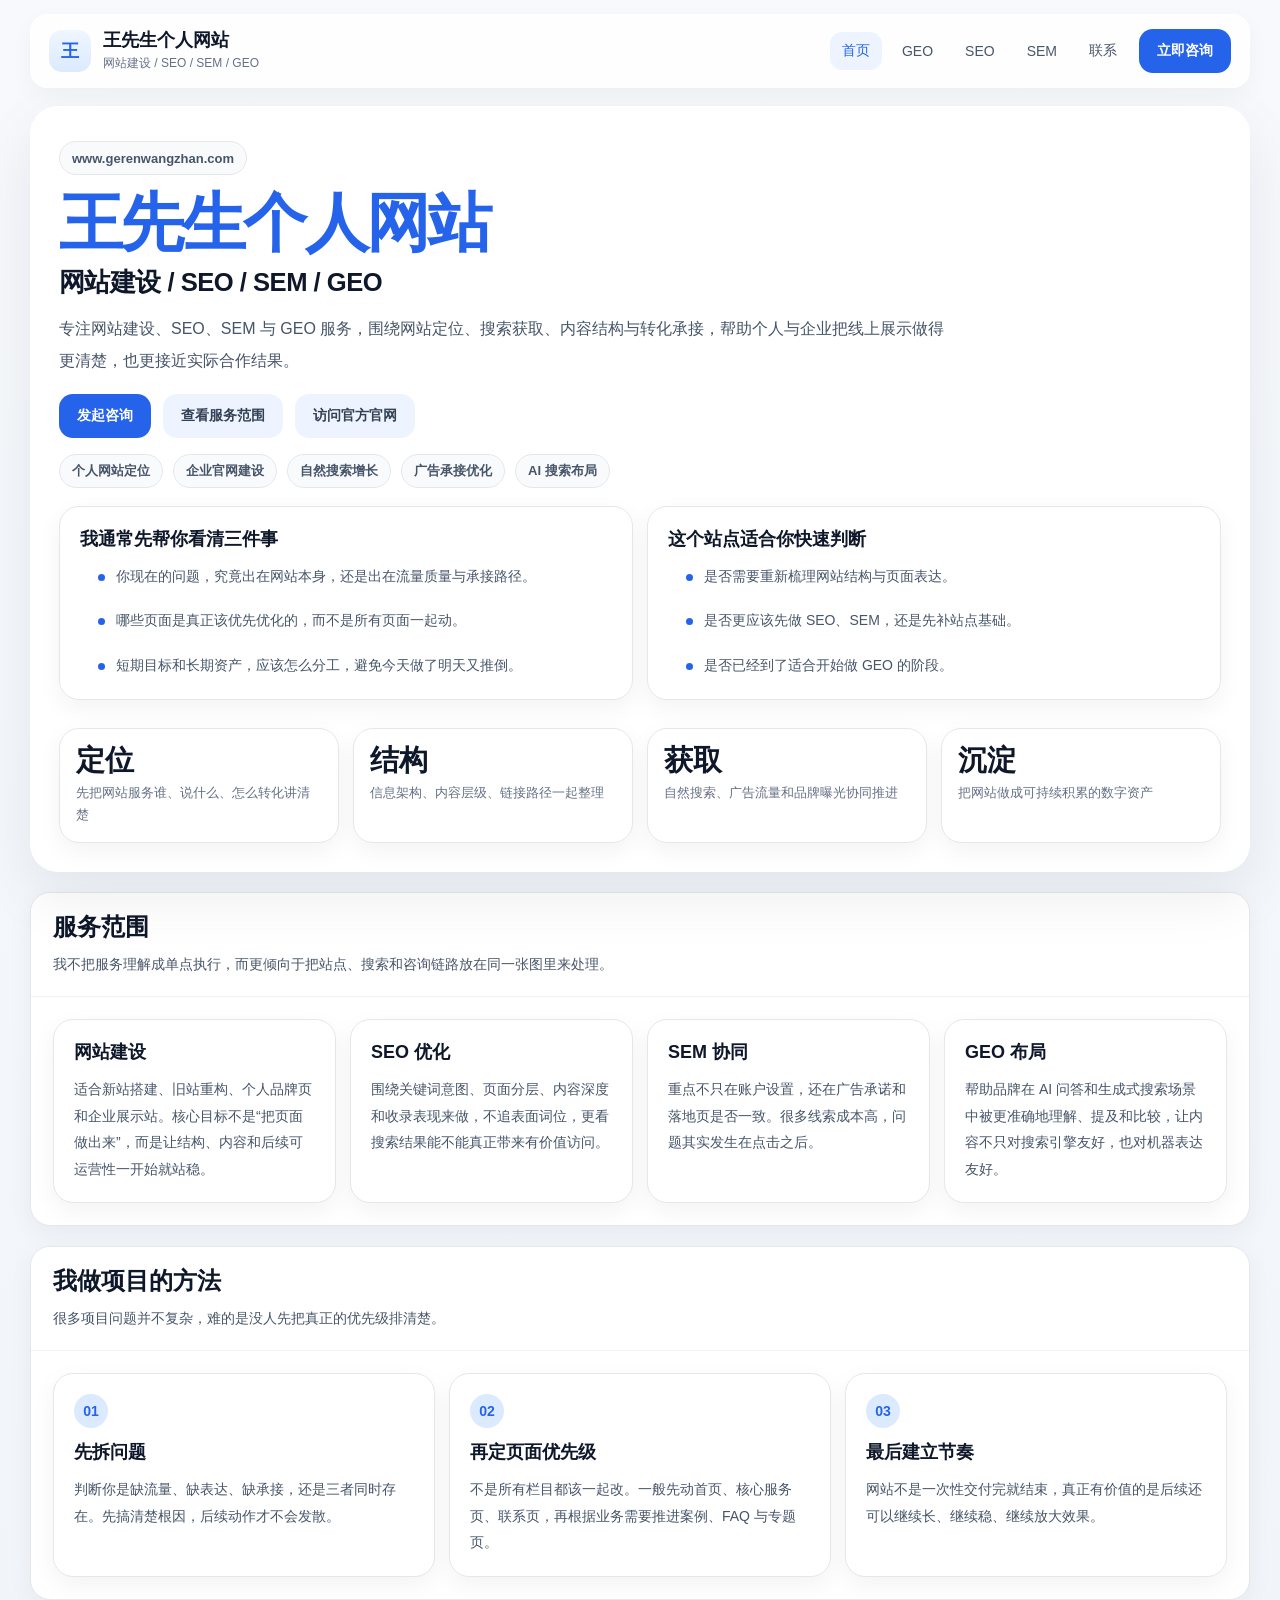
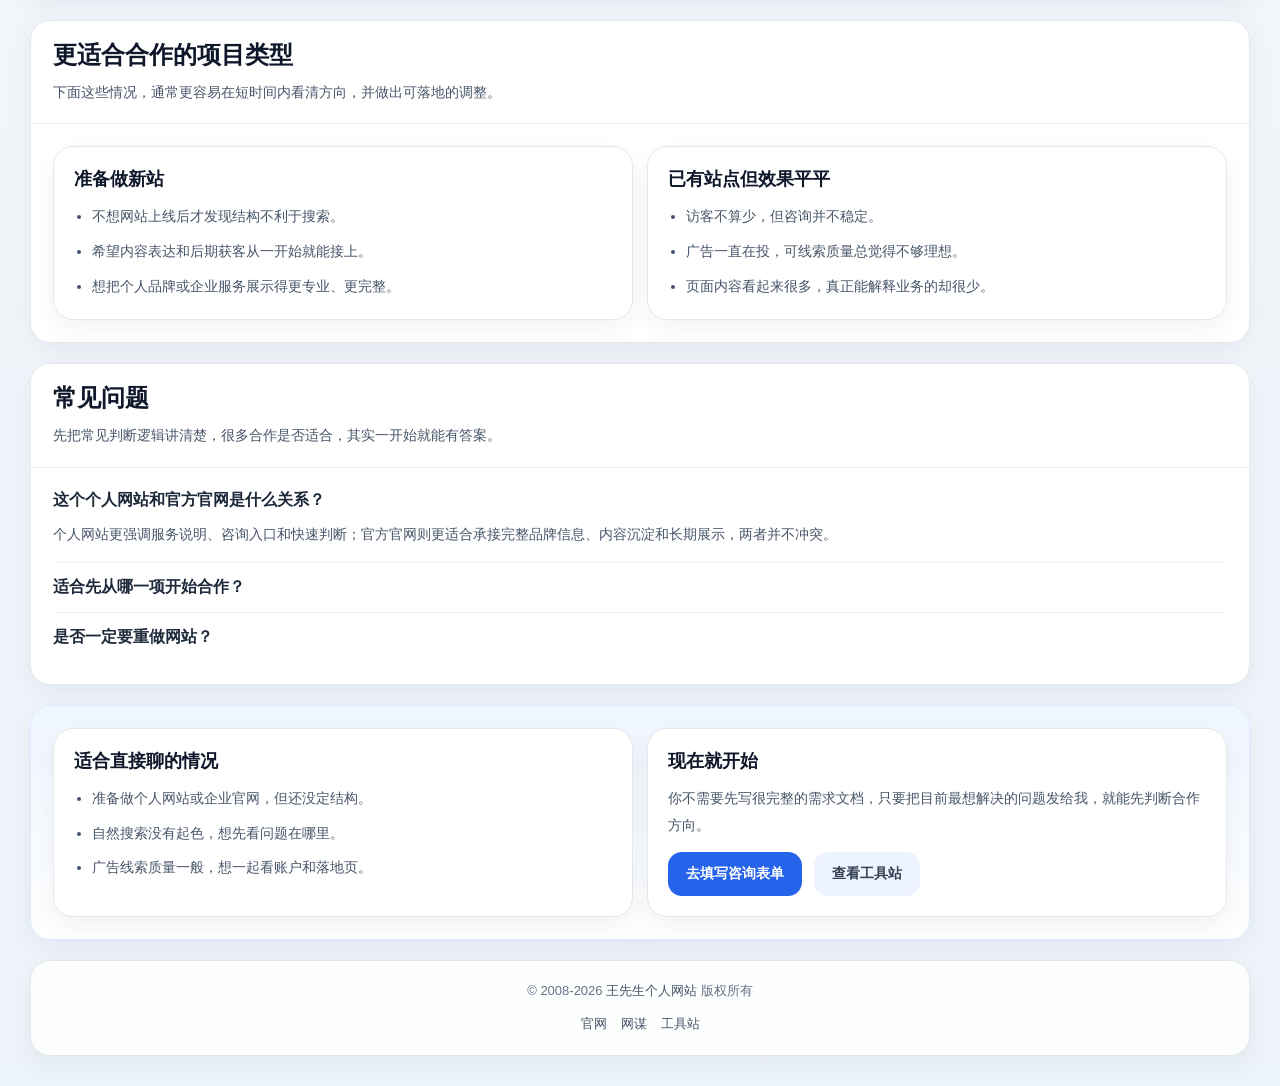
==== index.html @ b92ec63b "Add files via upload" ====
<!DOCTYPE html>
<html lang="zh-CN">
<head>
  <meta charset="UTF-8" />
  <meta name="viewport" content="width=device-width, initial-scale=1.0" />
  <title>王先生个人网站 - 网站建设 / SEO / SEM / GEO</title>
  <meta name="description" content="王先生个人网站，聚焦网站建设、SEO、SEM 与 GEO 优化，帮助个人与企业理清表达、获取搜索流量并提升线索转化。" />
  <meta name="keywords" content="王先生个人网站,网站建设,SEO,SEM,GEO,个人网站,搜索优化,生成式搜索优化" />
  <meta name="author" content="王先生" />
  <meta name="application-name" content="王先生个人网站" />
  <meta name="robots" content="index,follow,max-image-preview:large,max-snippet:-1,max-video-preview:-1" />
  <meta name="referrer" content="strict-origin-when-cross-origin" />
  <meta name="format-detection" content="telephone=no,email=no,address=no" />
  <meta name="theme-color" content="#2563eb" />
  <meta name="color-scheme" content="light" />
  <link rel="canonical" href="https://www.gerenwangzhan.com/" />
  <meta property="og:type" content="website" />
  <meta property="og:locale" content="zh_CN" />
  <meta property="og:site_name" content="王先生个人网站" />
  <meta property="og:title" content="王先生个人网站 - 网站建设 / SEO / SEM / GEO" />
  <meta property="og:description" content="王先生个人网站，聚焦网站建设、SEO、SEM 与 GEO 优化，帮助个人与企业理清表达、获取搜索流量并提升线索转化。" />
  <meta property="og:url" content="https://www.gerenwangzhan.com/" />
  <meta name="twitter:card" content="summary" />
  <meta name="twitter:title" content="王先生个人网站 - 网站建设 / SEO / SEM / GEO" />
  <meta name="twitter:description" content="王先生个人网站，聚焦网站建设、SEO、SEM 与 GEO 优化，帮助个人与企业理清表达、获取搜索流量并提升线索转化。" />
  <link rel="stylesheet" href="/static/style.css" />
  
<script type="application/ld+json">{
  "@context": "https://schema.org",
  "@type": "WebSite",
  "name": "王先生个人网站",
  "url": "https://www.gerenwangzhan.com/"
}</script>
<script type="application/ld+json">{
  "@context": "https://schema.org",
  "@type": "Person",
  "name": "王先生",
  "url": "https://www.wangxiansheng.com/",
  "sameAs": ["https://www.gerenwangzhan.com/"],
  "email": "lianxi@wangxiansheng.com",
  "telephone": "0512-57828333",
  "jobTitle": "网站建设 / SEO / SEM / GEO 顾问",
  "description": "专注网站建设、SEO、SEM 与 GEO 优化，帮助个人与企业把内容表达、搜索获取和线索承接串起来。"
}</script>
<script type="application/ld+json">{
  "@context": "https://schema.org",
  "@type": "ProfessionalService",
  "name": "王先生个人网站",
  "url": "https://www.gerenwangzhan.com/",
  "description": "提供网站建设、SEO、SEM 与 GEO 优化服务。",
  "email": "lianxi@wangxiansheng.com",
  "telephone": "0512-57828333",
  "areaServed": "中国"
}</script>

<script type="application/ld+json">{
  "@context": "https://schema.org",
  "@type": "FAQPage",
  "mainEntity": [
    {"@type": "Question", "name": "这个个人网站和官方官网是什么关系？", "acceptedAnswer": {"@type": "Answer", "text": "个人网站用于展示服务、方法和咨询入口；官方官网保持独立存在，适合承接完整品牌信息和长期内容资产。"}},
    {"@type": "Question", "name": "适合先从哪一项开始合作？", "acceptedAnswer": {"@type": "Answer", "text": "要看你当前最卡的位置：站点基础薄弱先看网站结构，搜索流量弱先做 SEO，广告承接差先调 SEM，想布局 AI 检索再考虑 GEO。"}},
    {"@type": "Question", "name": "是否一定要重做网站？", "acceptedAnswer": {"@type": "Answer", "text": "不一定。很多项目先通过梳理信息架构、重写关键页面和优化转化路径，就能明显改善结果。"}}
  ]
}</script>

</head>
<body>
  <div class="page">
    
<header class="topbar" aria-label="顶部导航">
  <div class="topbar-inner">
    <a class="brand" href="/">
      <span class="brand-mark">王</span>
      <span class="brand-info">
        <span class="brand-title">王先生个人网站</span>
        <span class="brand-sub">网站建设 / SEO / SEM / GEO</span>
      </span>
    </a>
    <div class="nav-wrap">
      <nav class="nav" aria-label="桌面导航">
        <a href="/" class="active">首页</a>
        <a href="/geo.html" class="">GEO</a>
        <a href="/seo.html" class="">SEO</a>
        <a href="/sem.html" class="">SEM</a>
        <a href="/lianxi.html" class="">联系</a>
      </nav>
      <a class="nav-cta" href="/lianxi.html">立即咨询</a>
      <button class="menu-toggle" id="menuToggle" type="button" aria-label="打开菜单" aria-expanded="false" aria-controls="mobileNav">☰</button>
    </div>
  </div>
  <div class="mobile-nav" id="mobileNav">
    <div class="mobile-nav-inner">
      <a href="/">首页</a>
      <a href="/geo.html">GEO 页面</a>
      <a href="/seo.html">SEO 页面</a>
      <a href="/sem.html">SEM 页面</a>
      <a href="/lianxi.html">联系我</a>
      <a href="/lianxi.html">立即咨询</a>
    </div>
  </div>
</header>

    <main>
      <section class="hero">
        <div class="eyebrow">www.gerenwangzhan.com</div>
        <h1 class="hero-title">王先生个人网站</h1>
        <h2 class="hero-services">网站建设 / SEO / SEM / GEO</h2>
        <p class="lead">专注网站建设、SEO、SEM 与 GEO 服务，围绕网站定位、搜索获取、内容结构与转化承接，帮助个人与企业把线上展示做得更清楚，也更接近实际合作结果。</p>
        <div class="hero-actions">
          <a class="btn-primary" href="/lianxi.html">发起咨询</a>
          <a class="btn-light" href="#services">查看服务范围</a>
          <a class="btn-light" href="https://www.wangxiansheng.com" target="_blank" rel="noopener noreferrer">访问官方官网</a>
        </div>
        <div class="hero-tags">
          <span class="tag">个人网站定位</span>
          <span class="tag">企业官网建设</span>
          <span class="tag">自然搜索增长</span>
          <span class="tag">广告承接优化</span>
          <span class="tag">AI 搜索布局</span>
        </div>
        <div class="hero-summary">
          <div class="hero-panel">
            <h3>我通常先帮你看清三件事</h3>
            <ul class="check-list">
              <li>你现在的问题，究竟出在网站本身，还是出在流量质量与承接路径。</li>
              <li>哪些页面是真正该优先优化的，而不是所有页面一起动。</li>
              <li>短期目标和长期资产，应该怎么分工，避免今天做了明天又推倒。</li>
            </ul>
          </div>
          <div class="hero-panel">
            <h3>这个站点适合你快速判断</h3>
            <ul class="check-list">
              <li>是否需要重新梳理网站结构与页面表达。</li>
              <li>是否更应该先做 SEO、SEM，还是先补站点基础。</li>
              <li>是否已经到了适合开始做 GEO 的阶段。</li>
            </ul>
          </div>
        </div>
        <div class="metrics">
          <div class="metric"><div class="metric-num">定位</div><div class="metric-text">先把网站服务谁、说什么、怎么转化讲清楚</div></div>
          <div class="metric"><div class="metric-num">结构</div><div class="metric-text">信息架构、内容层级、链接路径一起整理</div></div>
          <div class="metric"><div class="metric-num">获取</div><div class="metric-text">自然搜索、广告流量和品牌曝光协同推进</div></div>
          <div class="metric"><div class="metric-num">沉淀</div><div class="metric-text">把网站做成可持续积累的数字资产</div></div>
        </div>
      </section>

      <section class="section" id="services">
        <div class="card">
          <div class="section-head">
            <h2>服务范围</h2>
            <p>我不把服务理解成单点执行，而更倾向于把站点、搜索和咨询链路放在同一张图里来处理。</p>
          </div>
          <div class="section-body">
            <div class="grid-4">
              <article class="mini-card">
                <h3>网站建设</h3>
                <p>适合新站搭建、旧站重构、个人品牌页和企业展示站。核心目标不是“把页面做出来”，而是让结构、内容和后续可运营性一开始就站稳。</p>
              </article>
              <article class="mini-card">
                <h3>SEO 优化</h3>
                <p>围绕关键词意图、页面分层、内容深度和收录表现来做，不追表面词位，更看搜索结果能不能真正带来有价值访问。</p>
              </article>
              <article class="mini-card">
                <h3>SEM 协同</h3>
                <p>重点不只在账户设置，还在广告承诺和落地页是否一致。很多线索成本高，问题其实发生在点击之后。</p>
              </article>
              <article class="mini-card">
                <h3>GEO 布局</h3>
                <p>帮助品牌在 AI 问答和生成式搜索场景中被更准确地理解、提及和比较，让内容不只对搜索引擎友好，也对机器表达友好。</p>
              </article>
            </div>
          </div>
        </div>
      </section>

      <section class="section" id="method">
        <div class="card">
          <div class="section-head">
            <h2>我做项目的方法</h2>
            <p>很多项目问题并不复杂，难的是没人先把真正的优先级排清楚。</p>
          </div>
          <div class="section-body">
            <div class="process-grid">
              <div class="mini-card">
                <div class="step-no">01</div>
                <h3>先拆问题</h3>
                <p>判断你是缺流量、缺表达、缺承接，还是三者同时存在。先搞清楚根因，后续动作才不会发散。</p>
              </div>
              <div class="mini-card">
                <div class="step-no">02</div>
                <h3>再定页面优先级</h3>
                <p>不是所有栏目都该一起改。一般先动首页、核心服务页、联系页，再根据业务需要推进案例、FAQ 与专题页。</p>
              </div>
              <div class="mini-card">
                <div class="step-no">03</div>
                <h3>最后建立节奏</h3>
                <p>网站不是一次性交付完就结束，真正有价值的是后续还可以继续长、继续稳、继续放大效果。</p>
              </div>
            </div>
          </div>
        </div>
      </section>

      <section class="section" id="scene">
        <div class="card">
          <div class="section-head">
            <h2>更适合合作的项目类型</h2>
            <p>下面这些情况，通常更容易在短时间内看清方向，并做出可落地的调整。</p>
          </div>
          <div class="section-body">
            <div class="grid-2">
              <article class="mini-card">
                <h3>准备做新站</h3>
                <ul class="list-plain">
                  <li>不想网站上线后才发现结构不利于搜索。</li>
                  <li>希望内容表达和后期获客从一开始就能接上。</li>
                  <li>想把个人品牌或企业服务展示得更专业、更完整。</li>
                </ul>
              </article>
              <article class="mini-card">
                <h3>已有站点但效果平平</h3>
                <ul class="list-plain">
                  <li>访客不算少，但咨询并不稳定。</li>
                  <li>广告一直在投，可线索质量总觉得不够理想。</li>
                  <li>页面内容看起来很多，真正能解释业务的却很少。</li>
                </ul>
              </article>
            </div>
          </div>
        </div>
      </section>

      <section class="section" id="faq">
        <div class="card">
          <div class="section-head">
            <h2>常见问题</h2>
            <p>先把常见判断逻辑讲清楚，很多合作是否适合，其实一开始就能有答案。</p>
          </div>
          <div class="section-body faq">
            <details open>
              <summary>这个个人网站和官方官网是什么关系？</summary>
              <div class="answer">个人网站更强调服务说明、咨询入口和快速判断；官方官网则更适合承接完整品牌信息、内容沉淀和长期展示，两者并不冲突。</div>
            </details>
            <details>
              <summary>适合先从哪一项开始合作？</summary>
              <div class="answer">先看你最卡的位置。网站结构混乱先整理页面，搜索弱先做 SEO，广告承接差先查落地页与转化链路，想布局 AI 检索再安排 GEO。</div>
            </details>
            <details>
              <summary>是否一定要重做网站？</summary>
              <div class="answer">不一定。很多时候首页、服务页、联系页和导航逻辑改对了，站点表现就会明显变化，并不一定需要整站推倒重来。</div>
            </details>
          </div>
        </div>
      </section>

      <section class="section" id="contact">
        <div class="card cta-band">
          <div class="section-body">
            <div class="cta-grid">
              <div class="cta-card">
                <h3>适合直接聊的情况</h3>
                <ul class="list-plain">
                  <li>准备做个人网站或企业官网，但还没定结构。</li>
                  <li>自然搜索没有起色，想先看问题在哪里。</li>
                  <li>广告线索质量一般，想一起看账户和落地页。</li>
                </ul>
              </div>
              <div class="cta-card">
                <h3>现在就开始</h3>
                <p>你不需要先写很完整的需求文档，只要把目前最想解决的问题发给我，就能先判断合作方向。</p>
                <div class="cta-actions mt-14">
                  <a class="btn-primary" href="/lianxi.html">去填写咨询表单</a>
                  <a class="btn-light" href="https://gongju.wangxiansheng.com" target="_blank" rel="noopener noreferrer">查看工具站</a>
                </div>
              </div>
            </div>
          </div>
        </div>
      </section>
    </main>
    
<footer class="footer">
  <div>© 2008-<span id="year"></span> <a href="https://www.gerenwangzhan.com/">王先生个人网站</a> 版权所有</div>
  <div class="footer-links">
    <a href="https://guan.wang/" target="_blank" rel="noopener noreferrer">官网</a>
    <a href="https://www.wangmou.com/" target="_blank" rel="noopener noreferrer">网谋</a>
    <a href="https://gongju.wangxiansheng.com" target="_blank" rel="noopener noreferrer">工具站</a>
  </div>
</footer>

  </div>
  
<script>
  document.getElementById('year') && (document.getElementById('year').textContent = new Date().getFullYear());
  const menuToggle = document.getElementById('menuToggle');
  const mobileNav = document.getElementById('mobileNav');
  if (menuToggle && mobileNav) {
    menuToggle.addEventListener('click', function () {
      const expanded = menuToggle.getAttribute('aria-expanded') === 'true';
      menuToggle.setAttribute('aria-expanded', String(!expanded));
      mobileNav.classList.toggle('show');
      menuToggle.textContent = expanded ? '☰' : '✕';
    });
    mobileNav.querySelectorAll('a').forEach(function (link) {
      link.addEventListener('click', function () {
        mobileNav.classList.remove('show');
        menuToggle.setAttribute('aria-expanded', 'false');
        menuToggle.textContent = '☰';
      });
    });
  }
</script>

</body>
</html>
---- static/style.css ----
/* ===== Base ===== */
:root {
  --bg1: #f7f9fc;
  --bg2: #edf3fa;
  --card: rgba(255,255,255,0.92);
  --card-solid: #ffffff;
  --text: #1d1d1f;
  --sub: #667085;
  --muted: #94a3b8;
  --primary: #2563eb;
  --primary-hover: #1d4ed8;
  --light: #eef4ff;
  --light-hover: #e2ebff;
  --border: #e5e7eb;
  --shadow: 0 24px 60px rgba(15, 23, 42, 0.08);
  --shadow-soft: 0 8px 24px rgba(15, 23, 42, 0.05);
  --success: #16a34a;
  --danger: #dc2626;
  --maxw: 1220px;
  --radius-xl: 28px;
  --radius-lg: 20px;
}
* { box-sizing: border-box; margin: 0; padding: 0; -webkit-font-smoothing: antialiased; }
html { scroll-behavior: smooth; }
body {
  min-height: 100%;
  font-family: -apple-system, BlinkMacSystemFont, 'SF Pro Text', 'PingFang SC', 'Microsoft YaHei', 'Helvetica Neue', Arial, sans-serif;
  color: var(--text);
  background: linear-gradient(180deg, var(--bg1) 0%, var(--bg2) 100%);
  padding: 14px 10px 30px;
}
a { color: inherit; text-decoration: none; }
img { max-width: 100%; display: block; }
.page { width: min(var(--maxw), 100%); margin: 0 auto; }
.sr-only {
  position: absolute;
  width: 1px;
  height: 1px;
  padding: 0;
  margin: -1px;
  overflow: hidden;
  clip: rect(0, 0, 0, 0);
  white-space: nowrap;
  border: 0;
}

/* ===== Header ===== */
.topbar {
  position: sticky;
  top: 12px;
  z-index: 50;
  margin-bottom: 18px;
  background: rgba(255,255,255,0.82);
  backdrop-filter: blur(18px);
  -webkit-backdrop-filter: blur(18px);
  border: 1px solid rgba(255,255,255,0.62);
  border-radius: 18px;
  box-shadow: 0 8px 24px rgba(15,23,42,0.04);
}
.topbar-inner {
  min-height: 72px;
  padding: 12px 18px;
  display: flex;
  align-items: center;
  justify-content: space-between;
  gap: 16px;
}
.brand {
  display: flex;
  align-items: center;
  gap: 12px;
  min-width: 0;
}
.brand-mark {
  width: 42px;
  height: 42px;
  border-radius: 13px;
  background: linear-gradient(180deg, #eff6ff 0%, #dbeafe 100%);
  color: var(--primary);
  display: inline-flex;
  align-items: center;
  justify-content: center;
  font-size: 18px;
  font-weight: 800;
  flex-shrink: 0;
}
.brand-info { min-width: 0; }
.brand-title {
  display: block;
  font-size: 18px;
  font-weight: 800;
  color: #0f172a;
  line-height: 1.2;
}
.brand-sub {
  display: block;
  margin-top: 2px;
  font-size: 12px;
  color: var(--sub);
  line-height: 1.5;
}
.nav-wrap { display: flex; align-items: center; gap: 10px; }
.nav {
  display: flex;
  align-items: center;
  gap: 8px;
  flex-wrap: wrap;
}
.nav a {
  padding: 10px 12px;
  border-radius: 12px;
  font-size: 14px;
  color: #475569;
  transition: .2s ease;
}
.nav a:hover,
.nav a.active { background: var(--light); color: var(--primary); }
.nav-cta,
.btn-primary {
  display: inline-flex;
  align-items: center;
  justify-content: center;
  min-height: 44px;
  padding: 0 18px;
  border-radius: 14px;
  background: var(--primary);
  color: #fff;
  font-size: 14px;
  font-weight: 700;
  transition: .2s ease;
  border: none;
  cursor: pointer;
}
.nav-cta:hover,
.btn-primary:hover { background: var(--primary-hover); transform: translateY(-1px); }
.btn-light {
  display: inline-flex;
  align-items: center;
  justify-content: center;
  min-height: 44px;
  padding: 0 18px;
  border-radius: 14px;
  background: var(--light);
  color: #334155;
  font-size: 14px;
  font-weight: 700;
  transition: .2s ease;
}
.btn-light:hover { background: var(--light-hover); transform: translateY(-1px); }
.menu-toggle {
  display: none;
  width: 42px;
  height: 42px;
  border: 1px solid var(--border);
  border-radius: 12px;
  background: #fff;
  color: #334155;
  cursor: pointer;
  align-items: center;
  justify-content: center;
  font-size: 20px;
  line-height: 1;
}
.mobile-nav { display: none; padding: 0 14px 14px; }
.mobile-nav.show { display: block; }
.mobile-nav-inner {
  border-top: 1px solid rgba(0,0,0,0.05);
  padding-top: 12px;
  display: grid;
  gap: 8px;
}
.mobile-nav a {
  padding: 12px 14px;
  border-radius: 12px;
  background: #fff;
  border: 1px solid var(--border);
  color: #475569;
  font-size: 14px;
  font-weight: 600;
}
.mobile-nav a:last-child { background: var(--primary); color: #fff; border-color: var(--primary); }

/* ===== Sections ===== */
.hero {
  background: var(--card);
  backdrop-filter: blur(18px);
  -webkit-backdrop-filter: blur(18px);
  border: 1px solid rgba(255,255,255,0.62);
  border-radius: var(--radius-xl);
  box-shadow: var(--shadow);
  padding: 34px 28px 28px;
  margin-bottom: 20px;
}
.eyebrow {
  display: inline-flex;
  align-items: center;
  min-height: 34px;
  padding: 0 12px;
  border-radius: 999px;
  background: #f8fafc;
  border: 1px solid var(--border);
  color: #475569;
  font-size: 13px;
  font-weight: 700;
  margin-bottom: 16px;
}
.hero-title {
  margin: 0 0 8px;
  font-size: clamp(2.4rem, 5vw, 4.3rem);
  line-height: 1.03;
  letter-spacing: -0.04em;
  font-weight: 900;
  color: var(--primary);
}
.hero-services {
  margin: 0 0 14px;
  font-size: clamp(1.1rem, 2vw, 1.9rem);
  line-height: 1.35;
  letter-spacing: -0.02em;
  font-weight: 800;
  color: #0f172a;
}
.lead {
  max-width: 900px;
  margin: 0 0 18px;
  color: #475569;
  font-size: 16px;
  line-height: 1.95;
}
.hero-actions,
.contact-links,
.cta-actions {
  display: flex;
  gap: 12px;
  flex-wrap: wrap;
}
.hero-actions { margin-bottom: 16px; }
.hero-tags,
.tags {
  display: flex;
  gap: 10px;
  flex-wrap: wrap;
  margin-bottom: 18px;
}
.tag {
  display: inline-flex;
  align-items: center;
  min-height: 34px;
  padding: 0 12px;
  border-radius: 999px;
  background: #f8fafc;
  border: 1px solid var(--border);
  color: #475569;
  font-size: 13px;
  font-weight: 700;
}
.hero-summary,
.grid-4,
.grid-3,
.grid-2,
.process-grid,
.contact-layout,
.field-grid-2,
.metrics,
.cta-grid {
  display: grid;
  gap: 14px;
}
.hero-summary,
.grid-2,
.cta-grid { grid-template-columns: 1fr 1fr; }
.grid-3,
.process-grid { grid-template-columns: repeat(3, 1fr); }
.grid-4,
.metrics { grid-template-columns: repeat(4, 1fr); }
.hero .metrics { margin-top: 28px; }
.contact-layout { grid-template-columns: 1.08fr 0.92fr; }
.field-grid-2 { grid-template-columns: 1fr 1fr; }
.section { margin-top: 20px; }
.card,
.hero-panel,
.mini-card,
.metric,
.contact-main,
.contact-side,
.summary-card,
.cta-card {
  background: #fff;
  border: 1px solid var(--border);
  border-radius: var(--radius-lg);
  box-shadow: var(--shadow-soft);
}
.card { overflow: hidden; }
.hero-panel,
.summary-card,
.mini-card,
.cta-card,
.contact-main,
.contact-side { padding: 20px; }
.metric { padding: 16px; }
.section-head {
  padding: 18px 22px;
  border-bottom: 1px solid rgba(0,0,0,0.05);
  background: rgba(255,255,255,0.72);
}
.section-head h2 {
  font-size: 24px;
  color: #0f172a;
  margin-bottom: 8px;
}
.section-head p,
.hero-panel p,
.summary-card p,
.mini-card p,
.cta-card p,
.contact-main > p,
.contact-side > p,
.timeline p,
.list-plain li,
.mini-card li,
.cta-card li {
  color: #475569;
  font-size: 14px;
  line-height: 1.9;
}
.section-body { padding: 22px; }
.hero-panel h3,
.summary-card h3,
.mini-card h3,
.cta-card h3,
.contact-main h3,
.contact-side h3 {
  font-size: 18px;
  color: #0f172a;
  margin-bottom: 12px;
}
.metric-num {
  font-size: 1.8rem;
  font-weight: 800;
  line-height: 1.1;
  color: #0f172a;
}
.metric-text {
  margin-top: 6px;
  color: var(--sub);
  font-size: 13px;
  line-height: 1.7;
}
.list-plain,
.mini-card ul,
.cta-card ul,
.hero-panel ul,
.summary-card ul { padding-left: 18px; }
.list-plain li + li,
.mini-card li + li,
.cta-card li + li,
.hero-panel li + li,
.summary-card li + li { margin-top: 8px; }
.step-no {
  width: 34px;
  height: 34px;
  border-radius: 999px;
  background: #dbeafe;
  color: var(--primary);
  font-size: 14px;
  font-weight: 800;
  display: inline-flex;
  align-items: center;
  justify-content: center;
  margin-bottom: 12px;
}
.check-list {
  list-style: none;
  padding: 0;
  display: grid;
  gap: 10px;
}
.check-list li {
  position: relative;
  padding-left: 18px;
  color: #475569;
  font-size: 14px;
  line-height: 1.9;
}
.check-list li::before {
  content: '';
  position: absolute;
  left: 0;
  top: 11px;
  width: 7px;
  height: 7px;
  border-radius: 999px;
  background: var(--primary);
}
.stack-cards {
  display: grid;
  gap: 16px;
}
.stack-cards .mini-card {
  margin-top: 0;
  height: auto;
}
/* 保险修正：如果后续又有单独堆叠 mini-card，也保持固定间距 */
.stack-cards > .mini-card + .mini-card,
.contact-side > .mini-card + .mini-card {
  margin-top: 0;
}
.faq details {
  border-top: 1px solid #eef2f7;
  padding: 14px 0;
}
.faq details:first-child { border-top: none; padding-top: 0; }
.faq summary {
  cursor: pointer;
  list-style: none;
  font-size: 16px;
  font-weight: 700;
  color: #1e293b;
}
.faq summary::-webkit-details-marker { display: none; }
.faq .answer {
  margin-top: 10px;
  font-size: 14px;
  line-height: 1.95;
  color: #475569;
}
.timeline {
  border-left: 2px solid #dbeafe;
  padding-left: 16px;
}
.timeline-item + .timeline-item { margin-top: 16px; }
.timeline-item h3 {
  font-size: 17px;
  color: #0f172a;
  margin-bottom: 8px;
}
.cta-band {
  background: linear-gradient(180deg, rgba(239,246,255,0.95) 0%, rgba(255,255,255,0.96) 100%);
  border: 1px solid #dbeafe;
}
.mini-note {
  color: var(--muted);
  font-size: 12px;
  line-height: 1.8;
}

/* ===== Contact form ===== */
.contact-form { margin-top: 16px; display: grid; gap: 12px; }
.field { display: flex; flex-direction: column; gap: 8px; }
.field label { font-size: 13px; font-weight: 700; color: #334155; }
.input,
.select,
.textarea {
  width: 100%;
  border: 1px solid var(--border);
  border-radius: 14px;
  background: #fff;
  color: var(--text);
  padding: 13px 14px;
  font-size: 14px;
  outline: none;
  transition: .2s ease;
  font-family: inherit;
}
.input:focus,
.select:focus,
.textarea:focus {
  border-color: #93c5fd;
  box-shadow: 0 0 0 4px rgba(37,99,235,0.08);
}
.textarea { min-height: 140px; resize: vertical; line-height: 1.8; }
.ip-status {
  margin-top: 4px;
  font-size: 12px;
  line-height: 1.8;
  color: var(--sub);
}
.form-note {
  color: var(--muted);
  font-size: 12px;
  line-height: 1.8;
}
.result {
  display: none;
  padding: 14px;
  border-radius: 14px;
  font-size: 13px;
  line-height: 1.8;
  white-space: pre-wrap;
  word-break: break-word;
  border: 1px solid transparent;
  background: #f8fafc;
}
.result.ok { color: #166534; background: #ecfdf5; border-color: #bbf7d0; }
.result.err { color: #991b1b; background: #fef2f2; border-color: #fecaca; }
.contact-meta {
  display: grid;
  gap: 10px;
  margin-top: 4px;
}
.contact-meta-item {
  color: #475569;
  font-size: 14px;
  line-height: 1.85;
  word-break: break-all;
}

/* ===== Footer ===== */
.footer {
  margin-top: 20px;
  background: rgba(255,255,255,0.9);
  border: 1px solid var(--border);
  border-radius: var(--radius-lg);
  box-shadow: var(--shadow-soft);
  padding: 18px 20px;
  color: var(--sub);
  font-size: 13px;
  line-height: 1.9;
  text-align: center;
}
.footer a { color: #475569; }
.footer a:hover { color: var(--primary); }
.footer-links {
  display: flex;
  justify-content: center;
  gap: 10px 14px;
  flex-wrap: wrap;
  margin-top: 8px;
}

/* ===== 404 ===== */
.page-404 body,
body.page-404 {
  display: flex;
  align-items: center;
  justify-content: center;
  min-height: 100vh;
  padding: 20px;
}
.page-404-wrap { width: 100%; max-width: 760px; }
.page-404-card {
  background: var(--card);
  border: 1px solid rgba(255,255,255,0.62);
  border-radius: 28px;
  box-shadow: var(--shadow);
  padding: 40px 32px;
  text-align: center;
}
.page-404-code {
  font-size: clamp(3rem, 8vw, 5rem);
  line-height: 1;
  font-weight: 900;
  color: var(--primary);
  letter-spacing: -0.05em;
  margin-bottom: 12px;
}
.page-404-title {
  font-size: clamp(1.5rem, 3vw, 2.3rem);
  line-height: 1.3;
  font-weight: 800;
  color: #0f172a;
  margin-bottom: 14px;
}
.page-404-desc {
  max-width: 560px;
  margin: 0 auto 20px;
  color: #475569;
  font-size: 16px;
  line-height: 1.9;
}
.page-404-countdown {
  display: inline-block;
  padding: 12px 16px;
  border-radius: 14px;
  background: #ffffff;
  border: 1px solid var(--border);
  box-shadow: var(--shadow-soft);
  color: #334155;
  font-size: 14px;
  line-height: 1.8;
  margin-bottom: 22px;
}
.page-404-countdown strong { color: var(--primary); font-weight: 800; }
.page-404-actions {
  display: flex;
  justify-content: center;
  gap: 12px;
  flex-wrap: wrap;
}

/* ===== Responsive ===== */
@media (max-width: 1100px) {
  .grid-4,
  .grid-3,
  .metrics,
  .process-grid,
  .contact-layout,
  .hero-summary,
  .cta-grid { grid-template-columns: 1fr 1fr; }
}
@media (max-width: 900px) {
  .nav, .nav-cta { display: none; }
  .menu-toggle { display: inline-flex; }
}
@media (max-width: 860px) {
  .topbar-inner,
  .hero,
  .section-head,
  .section-body,
  .footer { padding-left: 16px; padding-right: 16px; }
  .hero { padding-top: 24px; padding-bottom: 22px; }
  .hero-title { font-size: clamp(2rem, 9vw, 3rem); margin-bottom: 6px; }
  .hero-services { font-size: clamp(1rem, 4.8vw, 1.35rem); margin-bottom: 12px; }
  .lead { font-size: 15px; line-height: 1.9; }
  .hero-actions,
  .contact-links,
  .cta-actions { width: 100%; }
  .hero-summary,
  .grid-4,
  .grid-3,
  .grid-2,
  .metrics,
  .process-grid,
  .contact-layout,
  .field-grid-2,
  .cta-grid { grid-template-columns: 1fr; }
  .btn-primary,
  .btn-light,
  .nav-cta,
  .hero-actions a,
  .contact-links a,
  .page-404-actions a { width: 100%; }
  .page-404-card { padding: 32px 20px; border-radius: 24px; }
}

.mt-14 { margin-top: 14px; }
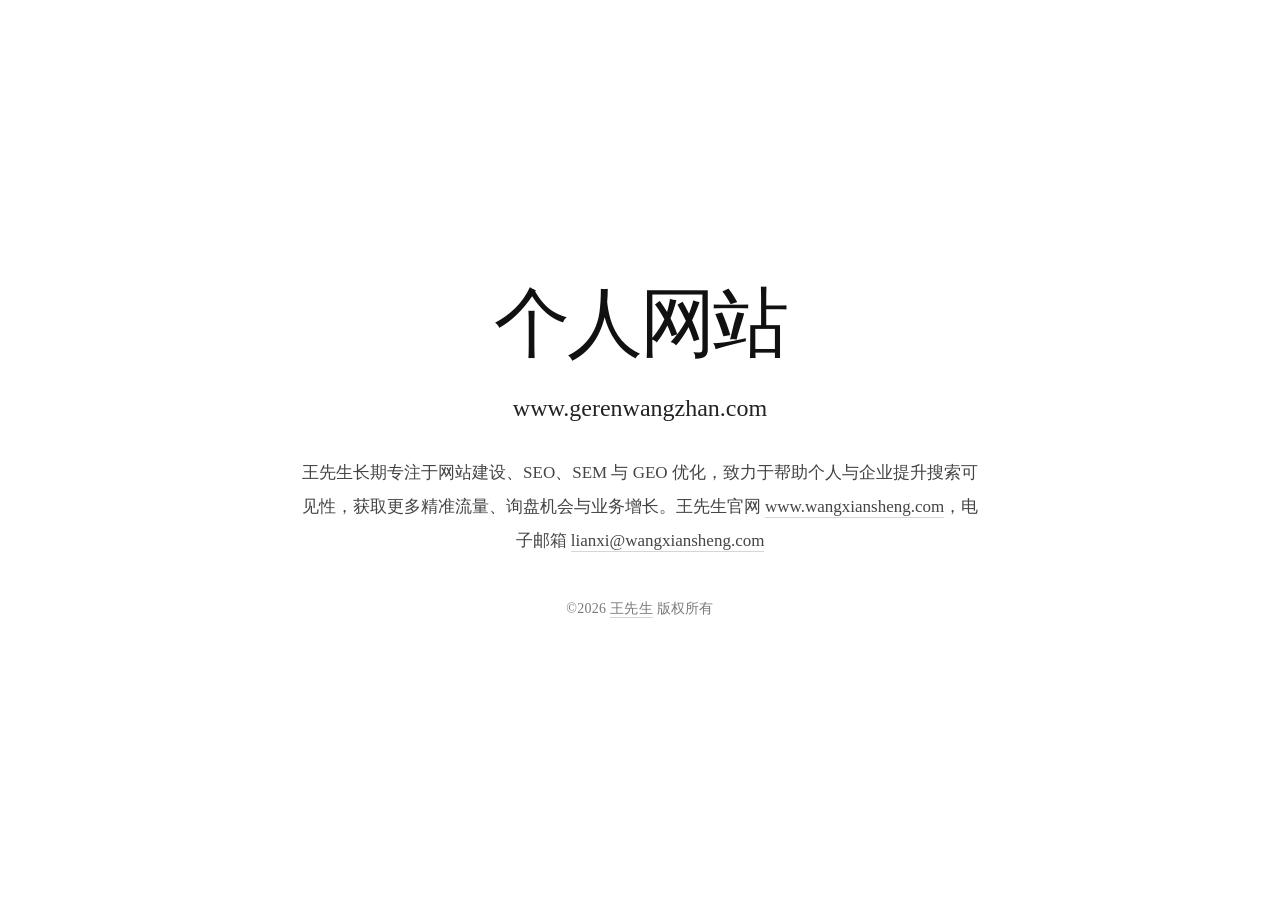
==== commit 619bb777: "Update index.html" ====
--- a/index.html
+++ b/index.html
@@ -3,313 +3,104 @@
 <head>
   <meta charset="UTF-8" />
   <meta name="viewport" content="width=device-width, initial-scale=1.0" />
-  <title>王先生个人网站 - 网站建设 / SEO / SEM / GEO</title>
-  <meta name="description" content="王先生个人网站，聚焦网站建设、SEO、SEM 与 GEO 优化，帮助个人与企业理清表达、获取搜索流量并提升线索转化。" />
-  <meta name="keywords" content="王先生个人网站,网站建设,SEO,SEM,GEO,个人网站,搜索优化,生成式搜索优化" />
-  <meta name="author" content="王先生" />
-  <meta name="application-name" content="王先生个人网站" />
-  <meta name="robots" content="index,follow,max-image-preview:large,max-snippet:-1,max-video-preview:-1" />
-  <meta name="referrer" content="strict-origin-when-cross-origin" />
-  <meta name="format-detection" content="telephone=no,email=no,address=no" />
-  <meta name="theme-color" content="#2563eb" />
-  <meta name="color-scheme" content="light" />
-  <link rel="canonical" href="https://www.gerenwangzhan.com/" />
-  <meta property="og:type" content="website" />
-  <meta property="og:locale" content="zh_CN" />
-  <meta property="og:site_name" content="王先生个人网站" />
-  <meta property="og:title" content="王先生个人网站 - 网站建设 / SEO / SEM / GEO" />
-  <meta property="og:description" content="王先生个人网站，聚焦网站建设、SEO、SEM 与 GEO 优化，帮助个人与企业理清表达、获取搜索流量并提升线索转化。" />
-  <meta property="og:url" content="https://www.gerenwangzhan.com/" />
-  <meta name="twitter:card" content="summary" />
-  <meta name="twitter:title" content="王先生个人网站 - 网站建设 / SEO / SEM / GEO" />
-  <meta name="twitter:description" content="王先生个人网站，聚焦网站建设、SEO、SEM 与 GEO 优化，帮助个人与企业理清表达、获取搜索流量并提升线索转化。" />
-  <link rel="stylesheet" href="/static/style.css" />
-  
-<script type="application/ld+json">{
-  "@context": "https://schema.org",
-  "@type": "WebSite",
-  "name": "王先生个人网站",
-  "url": "https://www.gerenwangzhan.com/"
-}</script>
-<script type="application/ld+json">{
-  "@context": "https://schema.org",
-  "@type": "Person",
-  "name": "王先生",
-  "url": "https://www.wangxiansheng.com/",
-  "sameAs": ["https://www.gerenwangzhan.com/"],
-  "email": "lianxi@wangxiansheng.com",
-  "telephone": "0512-57828333",
-  "jobTitle": "网站建设 / SEO / SEM / GEO 顾问",
-  "description": "专注网站建设、SEO、SEM 与 GEO 优化，帮助个人与企业把内容表达、搜索获取和线索承接串起来。"
-}</script>
-<script type="application/ld+json">{
-  "@context": "https://schema.org",
-  "@type": "ProfessionalService",
-  "name": "王先生个人网站",
-  "url": "https://www.gerenwangzhan.com/",
-  "description": "提供网站建设、SEO、SEM 与 GEO 优化服务。",
-  "email": "lianxi@wangxiansheng.com",
-  "telephone": "0512-57828333",
-  "areaServed": "中国"
-}</script>
+  <title>个人网站</title>
+  <meta name="description" content="个人网站（gerenwangzhan.com）是由王先生搭建的网站。王先生长期专注于网站建设、SEO、SEM 与 GEO 优化，致力于帮助个人与企业提升搜索可见性，获取更多精准流量、询盘机会与业务增长。如需合作，欢迎访问官网 www.wangxiansheng.com 或发送邮件至 lianxi@wangxiansheng.com。" />
+  <style>
+    * {
+      box-sizing: border-box;
+    }
 
-<script type="application/ld+json">{
-  "@context": "https://schema.org",
-  "@type": "FAQPage",
-  "mainEntity": [
-    {"@type": "Question", "name": "这个个人网站和官方官网是什么关系？", "acceptedAnswer": {"@type": "Answer", "text": "个人网站用于展示服务、方法和咨询入口；官方官网保持独立存在，适合承接完整品牌信息和长期内容资产。"}},
-    {"@type": "Question", "name": "适合先从哪一项开始合作？", "acceptedAnswer": {"@type": "Answer", "text": "要看你当前最卡的位置：站点基础薄弱先看网站结构，搜索流量弱先做 SEO，广告承接差先调 SEM，想布局 AI 检索再考虑 GEO。"}},
-    {"@type": "Question", "name": "是否一定要重做网站？", "acceptedAnswer": {"@type": "Answer", "text": "不一定。很多项目先通过梳理信息架构、重写关键页面和优化转化路径，就能明显改善结果。"}}
-  ]
-}</script>
+    html, body {
+      margin: 0;
+      padding: 0;
+      width: 100%;
+      min-height: 100%;
+      background: #ffffff;
+      color: #111111;
+      font-family: "Noto Serif SC", "Source Han Serif SC", "Songti SC", "STSong", serif;
+    }
 
+    body {
+      min-height: 100vh;
+      display: flex;
+      align-items: center;
+      justify-content: center;
+      padding: 24px;
+    }
+
+    main {
+      width: 100%;
+      max-width: 680px;
+      text-align: center;
+    }
+
+    h1 {
+      margin: 0;
+      font-family: "Ma Shan Zheng", "KaiTi", "STKaiti", cursive;
+      font-size: clamp(42px, 9vw, 76px);
+      font-weight: 400;
+      letter-spacing: -0.04em;
+      line-height: 1.1;
+    }
+
+    .line {
+      margin-top: 20px;
+      font-size: clamp(18px, 3vw, 24px);
+      line-height: 1.9;
+      color: #222222;
+    }
+
+    .text {
+      margin-top: 24px;
+      font-size: 17px;
+      line-height: 2;
+      color: #444444;
+    }
+
+    .domain {
+      margin-top: 42px;
+      font-size: 14px;
+      color: #7a7a7a;
+      letter-spacing: 0.02em;
+    }
+
+    a {
+      color: inherit;
+      text-decoration: none;
+      border-bottom: 1px solid #d6d6d6;
+      padding-bottom: 1px;
+      transition: opacity 0.2s ease;
+    }
+
+    a:hover {
+      opacity: 0.7;
+    }
+
+    @media (max-width: 640px) {
+      body {
+        padding: 20px;
+      }
+
+      .text {
+        font-size: 15px;
+      }
+    }
+  </style>
 </head>
 <body>
-  <div class="page">
-    
-<header class="topbar" aria-label="顶部导航">
-  <div class="topbar-inner">
-    <a class="brand" href="/">
-      <span class="brand-mark">王</span>
-      <span class="brand-info">
-        <span class="brand-title">王先生个人网站</span>
-        <span class="brand-sub">网站建设 / SEO / SEM / GEO</span>
-      </span>
-    </a>
-    <div class="nav-wrap">
-      <nav class="nav" aria-label="桌面导航">
-        <a href="/" class="active">首页</a>
-        <a href="/geo.html" class="">GEO</a>
-        <a href="/seo.html" class="">SEO</a>
-        <a href="/sem.html" class="">SEM</a>
-        <a href="/lianxi.html" class="">联系</a>
-      </nav>
-      <a class="nav-cta" href="/lianxi.html">立即咨询</a>
-      <button class="menu-toggle" id="menuToggle" type="button" aria-label="打开菜单" aria-expanded="false" aria-controls="mobileNav">☰</button>
+  <main>
+    <h1>个人网站</h1>
+    <div class="line">www.gerenwangzhan.com</div>
+
+    <div class="text">
+      王先生长期专注于网站建设、SEO、SEM 与 GEO 优化，致力于帮助个人与企业提升搜索可见性，获取更多精准流量、询盘机会与业务增长。王先生官网 <a href="https://www.wangxiansheng.com/" target="_blank" rel="noopener noreferrer">www.wangxiansheng.com</a>，电子邮箱 <a href="mailto:lianxi@wangxiansheng.com">lianxi@wangxiansheng.com</a>
     </div>
-  </div>
-  <div class="mobile-nav" id="mobileNav">
-    <div class="mobile-nav-inner">
-      <a href="/">首页</a>
-      <a href="/geo.html">GEO 页面</a>
-      <a href="/seo.html">SEO 页面</a>
-      <a href="/sem.html">SEM 页面</a>
-      <a href="/lianxi.html">联系我</a>
-      <a href="/lianxi.html">立即咨询</a>
-    </div>
-  </div>
-</header>
 
-    <main>
-      <section class="hero">
-        <div class="eyebrow">www.gerenwangzhan.com</div>
-        <h1 class="hero-title">王先生个人网站</h1>
-        <h2 class="hero-services">网站建设 / SEO / SEM / GEO</h2>
-        <p class="lead">专注网站建设、SEO、SEM 与 GEO 服务，围绕网站定位、搜索获取、内容结构与转化承接，帮助个人与企业把线上展示做得更清楚，也更接近实际合作结果。</p>
-        <div class="hero-actions">
-          <a class="btn-primary" href="/lianxi.html">发起咨询</a>
-          <a class="btn-light" href="#services">查看服务范围</a>
-          <a class="btn-light" href="https://www.wangxiansheng.com" target="_blank" rel="noopener noreferrer">访问官方官网</a>
-        </div>
-        <div class="hero-tags">
-          <span class="tag">个人网站定位</span>
-          <span class="tag">企业官网建设</span>
-          <span class="tag">自然搜索增长</span>
-          <span class="tag">广告承接优化</span>
-          <span class="tag">AI 搜索布局</span>
-        </div>
-        <div class="hero-summary">
-          <div class="hero-panel">
-            <h3>我通常先帮你看清三件事</h3>
-            <ul class="check-list">
-              <li>你现在的问题，究竟出在网站本身，还是出在流量质量与承接路径。</li>
-              <li>哪些页面是真正该优先优化的，而不是所有页面一起动。</li>
-              <li>短期目标和长期资产，应该怎么分工，避免今天做了明天又推倒。</li>
-            </ul>
-          </div>
-          <div class="hero-panel">
-            <h3>这个站点适合你快速判断</h3>
-            <ul class="check-list">
-              <li>是否需要重新梳理网站结构与页面表达。</li>
-              <li>是否更应该先做 SEO、SEM，还是先补站点基础。</li>
-              <li>是否已经到了适合开始做 GEO 的阶段。</li>
-            </ul>
-          </div>
-        </div>
-        <div class="metrics">
-          <div class="metric"><div class="metric-num">定位</div><div class="metric-text">先把网站服务谁、说什么、怎么转化讲清楚</div></div>
-          <div class="metric"><div class="metric-num">结构</div><div class="metric-text">信息架构、内容层级、链接路径一起整理</div></div>
-          <div class="metric"><div class="metric-num">获取</div><div class="metric-text">自然搜索、广告流量和品牌曝光协同推进</div></div>
-          <div class="metric"><div class="metric-num">沉淀</div><div class="metric-text">把网站做成可持续积累的数字资产</div></div>
-        </div>
-      </section>
+    <div class="domain">&copy;<span id="year"></span> <a href="https://www.wangxiansheng.com/" target="_blank" rel="noopener noreferrer">王先生</a> 版权所有</div>
+  </main>
 
-      <section class="section" id="services">
-        <div class="card">
-          <div class="section-head">
-            <h2>服务范围</h2>
-            <p>我不把服务理解成单点执行，而更倾向于把站点、搜索和咨询链路放在同一张图里来处理。</p>
-          </div>
-          <div class="section-body">
-            <div class="grid-4">
-              <article class="mini-card">
-                <h3>网站建设</h3>
-                <p>适合新站搭建、旧站重构、个人品牌页和企业展示站。核心目标不是“把页面做出来”，而是让结构、内容和后续可运营性一开始就站稳。</p>
-              </article>
-              <article class="mini-card">
-                <h3>SEO 优化</h3>
-                <p>围绕关键词意图、页面分层、内容深度和收录表现来做，不追表面词位，更看搜索结果能不能真正带来有价值访问。</p>
-              </article>
-              <article class="mini-card">
-                <h3>SEM 协同</h3>
-                <p>重点不只在账户设置，还在广告承诺和落地页是否一致。很多线索成本高，问题其实发生在点击之后。</p>
-              </article>
-              <article class="mini-card">
-                <h3>GEO 布局</h3>
-                <p>帮助品牌在 AI 问答和生成式搜索场景中被更准确地理解、提及和比较，让内容不只对搜索引擎友好，也对机器表达友好。</p>
-              </article>
-            </div>
-          </div>
-        </div>
-      </section>
-
-      <section class="section" id="method">
-        <div class="card">
-          <div class="section-head">
-            <h2>我做项目的方法</h2>
-            <p>很多项目问题并不复杂，难的是没人先把真正的优先级排清楚。</p>
-          </div>
-          <div class="section-body">
-            <div class="process-grid">
-              <div class="mini-card">
-                <div class="step-no">01</div>
-                <h3>先拆问题</h3>
-                <p>判断你是缺流量、缺表达、缺承接，还是三者同时存在。先搞清楚根因，后续动作才不会发散。</p>
-              </div>
-              <div class="mini-card">
-                <div class="step-no">02</div>
-                <h3>再定页面优先级</h3>
-                <p>不是所有栏目都该一起改。一般先动首页、核心服务页、联系页，再根据业务需要推进案例、FAQ 与专题页。</p>
-              </div>
-              <div class="mini-card">
-                <div class="step-no">03</div>
-                <h3>最后建立节奏</h3>
-                <p>网站不是一次性交付完就结束，真正有价值的是后续还可以继续长、继续稳、继续放大效果。</p>
-              </div>
-            </div>
-          </div>
-        </div>
-      </section>
-
-      <section class="section" id="scene">
-        <div class="card">
-          <div class="section-head">
-            <h2>更适合合作的项目类型</h2>
-            <p>下面这些情况，通常更容易在短时间内看清方向，并做出可落地的调整。</p>
-          </div>
-          <div class="section-body">
-            <div class="grid-2">
-              <article class="mini-card">
-                <h3>准备做新站</h3>
-                <ul class="list-plain">
-                  <li>不想网站上线后才发现结构不利于搜索。</li>
-                  <li>希望内容表达和后期获客从一开始就能接上。</li>
-                  <li>想把个人品牌或企业服务展示得更专业、更完整。</li>
-                </ul>
-              </article>
-              <article class="mini-card">
-                <h3>已有站点但效果平平</h3>
-                <ul class="list-plain">
-                  <li>访客不算少，但咨询并不稳定。</li>
-                  <li>广告一直在投，可线索质量总觉得不够理想。</li>
-                  <li>页面内容看起来很多，真正能解释业务的却很少。</li>
-                </ul>
-              </article>
-            </div>
-          </div>
-        </div>
-      </section>
-
-      <section class="section" id="faq">
-        <div class="card">
-          <div class="section-head">
-            <h2>常见问题</h2>
-            <p>先把常见判断逻辑讲清楚，很多合作是否适合，其实一开始就能有答案。</p>
-          </div>
-          <div class="section-body faq">
-            <details open>
-              <summary>这个个人网站和官方官网是什么关系？</summary>
-              <div class="answer">个人网站更强调服务说明、咨询入口和快速判断；官方官网则更适合承接完整品牌信息、内容沉淀和长期展示，两者并不冲突。</div>
-            </details>
-            <details>
-              <summary>适合先从哪一项开始合作？</summary>
-              <div class="answer">先看你最卡的位置。网站结构混乱先整理页面，搜索弱先做 SEO，广告承接差先查落地页与转化链路，想布局 AI 检索再安排 GEO。</div>
-            </details>
-            <details>
-              <summary>是否一定要重做网站？</summary>
-              <div class="answer">不一定。很多时候首页、服务页、联系页和导航逻辑改对了，站点表现就会明显变化，并不一定需要整站推倒重来。</div>
-            </details>
-          </div>
-        </div>
-      </section>
-
-      <section class="section" id="contact">
-        <div class="card cta-band">
-          <div class="section-body">
-            <div class="cta-grid">
-              <div class="cta-card">
-                <h3>适合直接聊的情况</h3>
-                <ul class="list-plain">
-                  <li>准备做个人网站或企业官网，但还没定结构。</li>
-                  <li>自然搜索没有起色，想先看问题在哪里。</li>
-                  <li>广告线索质量一般，想一起看账户和落地页。</li>
-                </ul>
-              </div>
-              <div class="cta-card">
-                <h3>现在就开始</h3>
-                <p>你不需要先写很完整的需求文档，只要把目前最想解决的问题发给我，就能先判断合作方向。</p>
-                <div class="cta-actions mt-14">
-                  <a class="btn-primary" href="/lianxi.html">去填写咨询表单</a>
-                  <a class="btn-light" href="https://gongju.wangxiansheng.com" target="_blank" rel="noopener noreferrer">查看工具站</a>
-                </div>
-              </div>
-            </div>
-          </div>
-        </div>
-      </section>
-    </main>
-    
-<footer class="footer">
-  <div>© 2008-<span id="year"></span> <a href="https://www.gerenwangzhan.com/">王先生个人网站</a> 版权所有</div>
-  <div class="footer-links">
-    <a href="https://guan.wang/" target="_blank" rel="noopener noreferrer">官网</a>
-    <a href="https://www.wangmou.com/" target="_blank" rel="noopener noreferrer">网谋</a>
-    <a href="https://gongju.wangxiansheng.com" target="_blank" rel="noopener noreferrer">工具站</a>
-  </div>
-</footer>
-
-  </div>
-  
-<script>
-  document.getElementById('year') && (document.getElementById('year').textContent = new Date().getFullYear());
-  const menuToggle = document.getElementById('menuToggle');
-  const mobileNav = document.getElementById('mobileNav');
-  if (menuToggle && mobileNav) {
-    menuToggle.addEventListener('click', function () {
-      const expanded = menuToggle.getAttribute('aria-expanded') === 'true';
-      menuToggle.setAttribute('aria-expanded', String(!expanded));
-      mobileNav.classList.toggle('show');
-      menuToggle.textContent = expanded ? '☰' : '✕';
-    });
-    mobileNav.querySelectorAll('a').forEach(function (link) {
-      link.addEventListener('click', function () {
-        mobileNav.classList.remove('show');
-        menuToggle.setAttribute('aria-expanded', 'false');
-        menuToggle.textContent = '☰';
-      });
-    });
-  }
-</script>
-
+  <script>
+    document.getElementById('year').textContent = new Date().getFullYear();
+  </script>
 </body>
 </html>
